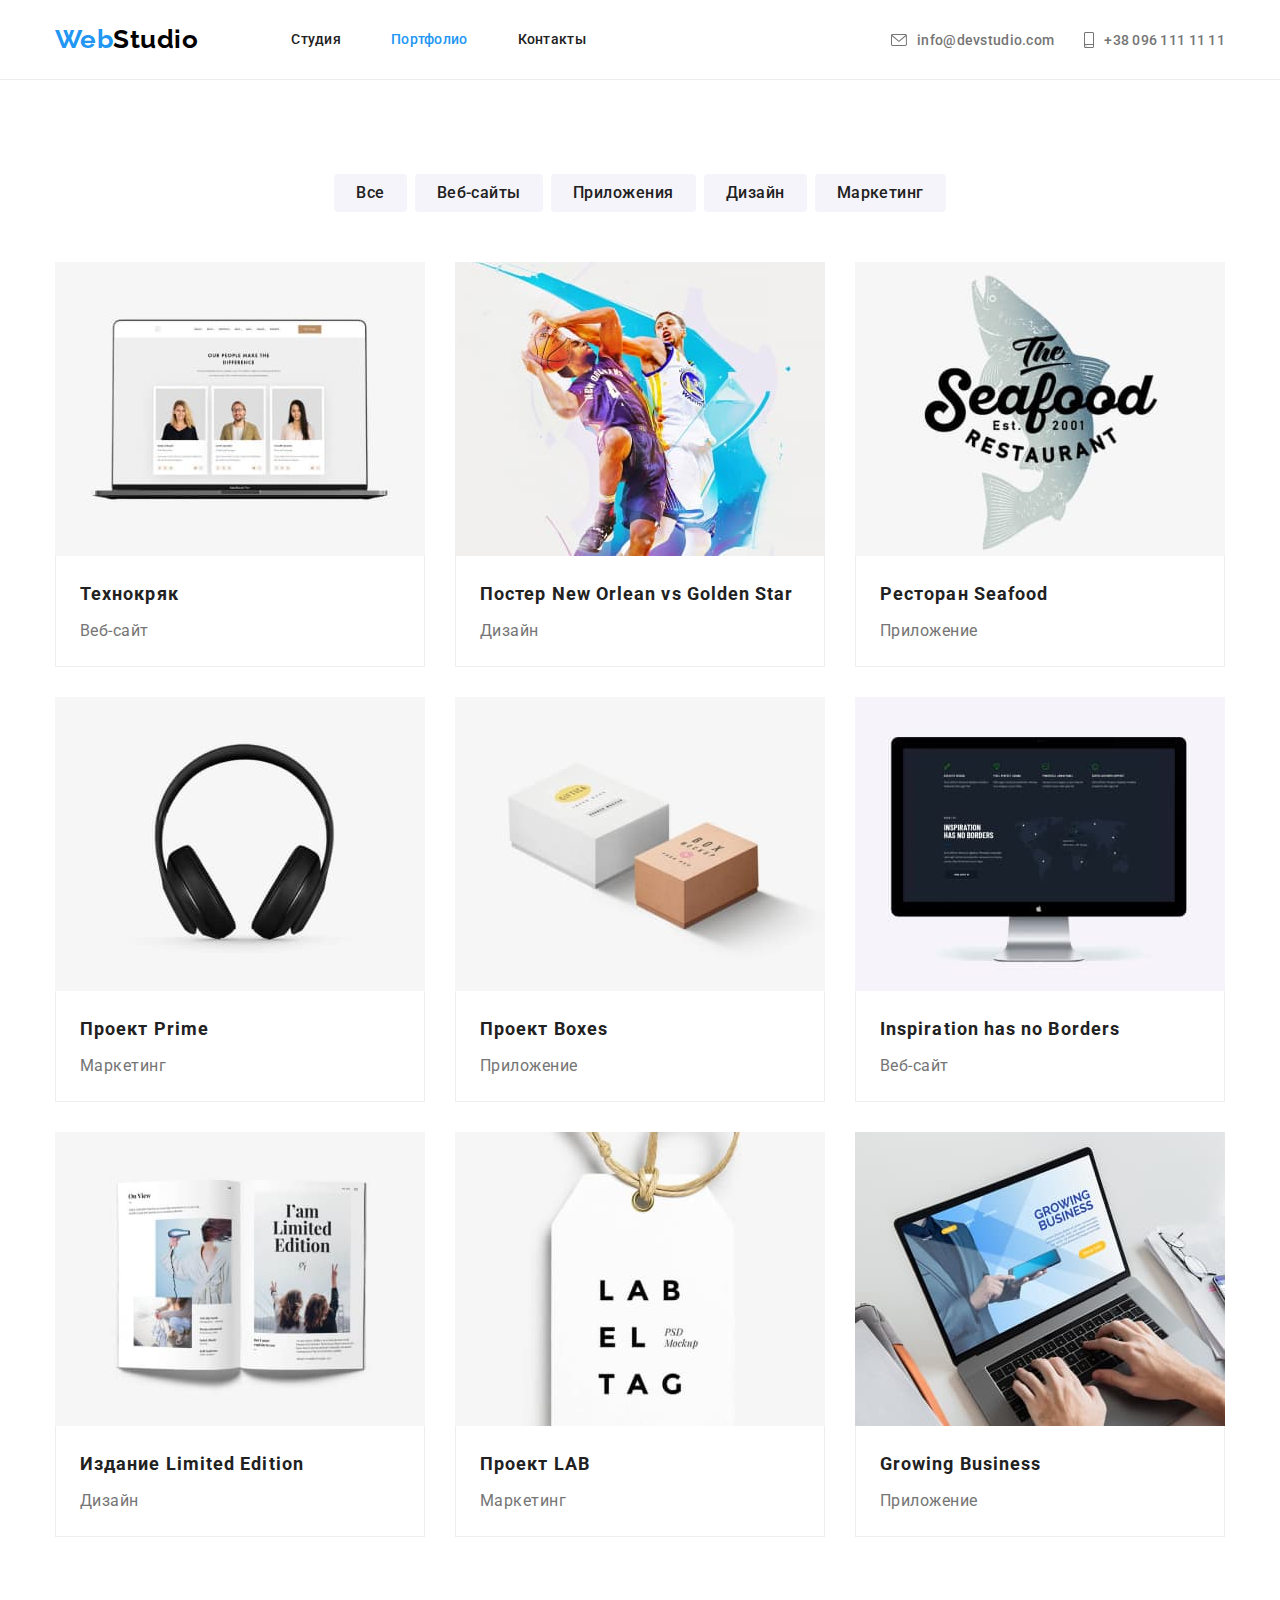
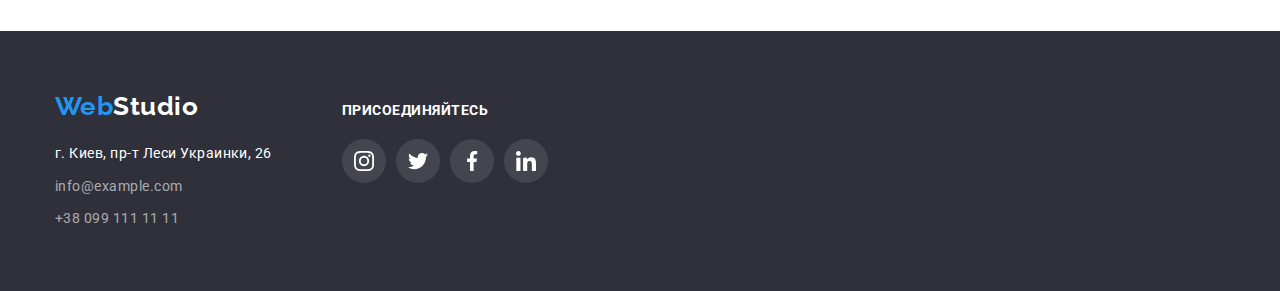
==== portfolio.html @ 328bde78 "v0.01 add hw4 to hw5" ====
<!DOCTYPE html>
<html lang="ru">
<head>
	<meta charset="UTF-8">
	<meta http-equiv="X-UA-Compatible" content="IE=edge">
	<meta name="viewport" content="width=device-width, initial-scale=1.0">
	<title>Портфолио</title>
	<meta name="description" content="студия разработчик программ создать сайт приложение">
	<link rel="preconnect" href="https://fonts.googleapis.com">
	<link rel="preconnect" href="https://fonts.gstatic.com" crossorigin>
	<link href="https://fonts.googleapis.com/css2?family=Raleway:wght@700&family=Roboto:wght@400;500;700;900&display=swap" rel="stylesheet">
	<link rel="stylesheet" href="https://cdnjs.cloudflare.com/ajax/libs/modern-normalize/1.1.0/modern-normalize.min.css" />
	<link rel="stylesheet" href="./css/styles.css" />
</head>
<body>
	<header class="header">
		<div class="header-wrap container">
			<nav class="nav">
				<a class="logo logo-inner" href="./index.html" lang="en">
					Web<span class="header-logo-color">Studio</span>
				</a>
				<ul class="nav-list">
					<li class="nav-item">
						<a class="nav-link" href="./index.html">
							Студия
						</a>
					</li>
					<li class="nav-item">
						<a class="nav-link current" href="./portfolio.html">
							Портфолио
						</a>
					</li>
					<li class="nav-item">
						<a class="nav-link" href="#!">
							Контакты
						</a>
					</li>
				</ul>
			</nav>
			<ul class="contacts-list">
				<li class="contacts-item">
					<a class="contacts-link" href="mailto:info@devstudio.com">
						<svg class="icon-contacts" width="16" height="12">
							<use href="./images/icons.svg#icon-mail"></use>
						</svg>
						info@devstudio.com
					</a>
				</li>
				<li class="contacts-item">
					<a class="contacts-link" href="tel:+380961111111">
						<svg class="icon-contacts" width="10" height="16">
							<use href="./images/icons.svg#icon-telephone"></use>
						</svg>
						+38 096 111 11 11
					</a>
				</li>
			</ul>
		</div>
	</header>

	<main>
		<!-- Portfolio section -->
		<section class="section">
			<div class="container">
				<h1 class="visually-hidden">Наши работы</h1>
				<ul class="filter-list">
					<li class="filter-item">
						<button class="filter-btn" type="button">Все</button>
					</li>
					<li class="filter-item">
						<button class="filter-btn" type="button">Веб-сайты</button>
					</li>
					<li class="filter-item">
						<button class="filter-btn" type="button">Приложения</button>
					</li>
					<li class="filter-item">
						<button class="filter-btn" type="button">Дизайн</button>
					</li>
					<li class="filter-item">
						<button class="filter-btn" type="button">Маркетинг</button>
					</li>
				</ul>
				<ul class="portfolio-list">
					<li class="portfolio-item">
						<a class="portfolio-link" href="#!">
							<img src="./images/our-work-1.jpg" alt="наша работа" width="370" height="294">
							<div class="portfolio-text-wrap">
								<h2 class="portfolio-title">Технокряк</h2>
								<p>Веб-сайт</p>
							</div>
						</a>
					</li>
					<li class="portfolio-item">
						<a class="portfolio-link" href="#!">
							<img src="./images/our-work-2.jpg" alt="наша работа" width="370" height="294">
							<div class="portfolio-text-wrap">
								<h2 class="portfolio-title">Постер <span lang="en">New Orlean vs Golden Star</span></h2>
								<p>Дизайн</p>
							</div>
						</a>
					</li>
					<li class="portfolio-item">
						<a class="portfolio-link" href="#!">
							<img src="./images/our-work-3.jpg" alt="наша работа" width="370" height="294">
							<div class="portfolio-text-wrap">
								<h2 class="portfolio-title">Ресторан <span lang="en">Seafood</span></h2>
								<p>Приложение</p>
							</div>
						</a>
					</li>
					<li class="portfolio-item">
						<a class="portfolio-link" href="#!">
							<img src="./images/our-work-4.jpg" alt="наша работа" width="370" height="294">
							<div class="portfolio-text-wrap">
								<h2 class="portfolio-title">Проект <span lang="en">Prime</span></h2>
								<p>Маркетинг</p>
							</div>
						</a>
					</li>
					<li class="portfolio-item">
						<a class="portfolio-link" href="#!">
							<img src="./images/our-work-5.jpg" alt="наша работа" width="370" height="294">
							<div class="portfolio-text-wrap">
								<h2 class="portfolio-title">Проект <span lang="en">Boxes</span></h2>
								<p>Приложение</p>
							</div>
						</a>
					</li>
					<li class="portfolio-item">
						<a class="portfolio-link" href="#!">
							<img src="./images/our-work-6.jpg" alt="наша работа" width="370" height="294">
							<div class="portfolio-text-wrap">
								<h2 class="portfolio-title" lang="en">Inspiration has no Borders</h2>
								<p>Веб-сайт</p>
							</div>
						</a>
					</li>
					<li class="portfolio-item">
						<a class="portfolio-link" href="#!">
							<img src="./images/our-work-7.jpg" alt="наша работа" width="370" height="294">
							<div class="portfolio-text-wrap">
								<h2 class="portfolio-title">Издание <span lang="en">Limited Edition</span></h2>
								<p>Дизайн</p>
							</div>
						</a>
					</li>
					<li class="portfolio-item">
						<a class="portfolio-link" href="#!">
							<img src="./images/our-work-8.jpg" alt="наша работа" width="370" height="294">
							<div class="portfolio-text-wrap">
								<h2 class="portfolio-title">Проект <span lang="en">LAB</span></h2>
								<p>Маркетинг</p>
							</div>
						</a>
					</li>
					<li class="portfolio-item">
						<a class="portfolio-link" href="#!">
							<img src="./images/our-work-9.jpg" alt="наша работа" width="370" height="294">
							<div class="portfolio-text-wrap">
								<h2 class="portfolio-title" lang="en">Growing Business</h2>
								<p>Приложение</p>
							</div>
						</a>
					</li>
				</ul>
			</div>
		</section>
	</main>

	<footer class="footer">
		<div class="footer-wrap container">
			<div class="footer-adress-wrap">
				<a class="logo" href="./index.html" lang="en">
					Web<span class="footer-logo-color">Studio</span>
				</a>
				<address class="address">
					<ul>
						<li class="address-item">
							<a class="address-link"
								href="https://www.google.com/maps/place/%D0%B1%D1%83%D0%BB.+%D0%9B%D0%B5%D1%81%D0%B8+%D0%A3%D0%BA%D1%80%D0%B0%D0%B8%D0%BD%D0%BA%D0%B8,+26,+%D0%9A%D0%B8%D0%B5%D0%B2,+02000/@50.4265807,30.5361971,17z/data=!3m1!4b1!4m5!3m4!1s0x40d4cf0e033ecbe9:0x57a4dffefec77da0!8m2!3d50.4265807!4d30.5383858"
								rel="noopener noreferrer" target="_blank">г. Киев, пр-т Леси Украинки, 26
							</a>
						</li>
						<li class="address-item">
							<a class="address-contact" href="mailto:info@example.com">
								info@example.com
							</a>
						</li>
						<li class="address-item">
							<a class="address-contact" href="tel:+380991111111">
								+38 099 111 11 11
							</a>
						</li>
					</ul>
				</address>
			</div>
			<div class="footer-socials-wrap">
				<p class="footer-socials-text">
					Присоединяйтесь
				</p>
				<ul class="socials">
					<li class="socials-item">
						<a class="socials-link" href="https://www.instagram.com/?hl=ru" rel="noopener noreferrer" target="_blank">
							<svg class="icon-socials" width="20" height="20">
								<use href="./images/icons.svg#icon-social-instagram-1"></use>
							</svg>
						</a>
					</li>
					<li class="socials-item">
						<a class="socials-link" href="https://twitter.com/?lang=ru" rel="noopener noreferrer" target="_blank">
							<svg class="icon-socials" width="20" height="20">
								<use href="./images/icons.svg#icon-social-twitter-2"></use>
							</svg>
						</a>
					</li>
					<li class="socials-item">
						<a class="socials-link" href="https://www.facebook.com/" rel="noopener noreferrer" target="_blank">
							<svg class="icon-socials" width="20" height="20">
								<use href="./images/icons.svg#icon-social-facebook-3"></use>
							</svg>
						</a>
					</li>
					<li class="socials-item">
						<a class="socials-link" href="https://www.linkedin.com/" rel="noopener noreferrer" target="_blank">
							<svg class="icon-socials" width="20" height="20">
								<use href="./images/icons.svg#icon-social-linkedin-4"></use>
							</svg>
						</a>
					</li>
				</ul>
			</div>
		</div>
	</footer>	
</body>
</html>
---- css/styles.css ----
/* Variable --------------------------------------------------------------------------- */

:root {
  --title-primary-color: #ffffff;
  --title-secondary-color: #212121;
  --accent-color: #2196f3;

  --text-primary-color: #757575;
  --text-secondary-color: #212121;
  --text-tertiary-color: #ffffff;

  --background-primary: #ffffff;
  --background-secondary: #2f303a;
  --background-tertiary: #f5f4fa;

  --header-bottom-line: #ececec;
  --logo-second-part-header: #000000;
  --logo-second-part-footer: #ffffff;
  --icon-primary-color: #afb1b8;
  --background-hero-btn-hvr: #188ce8;
  --contacts-footer: rgba(255, 255, 255, 0.6);
  --background-footer-social: rgba(255, 255, 255, 0.1);
}

/* Basic Elements ----------------------------------------------------------------- */

body {
  font-family: 'Roboto', sans-serif;
  line-height: 1.17;
  letter-spacing: 0.03em;
  color: var(--text-primary-color);

  background-color: var(--background-primary);
}

h1,
h2,
h3,
h4,
h5,
h6,
ul,
p {
  margin: 0;
}

a {
  text-decoration: none;
}

ul {
  padding: 0;
  list-style-type: none;
}

img {
  display: block;
  max-width: 100%;
  height: auto;
}

/* Basic Layout -------------------------------------------------------------- */

.container {
  width: 1200px;
  margin-right: auto;
  margin-left: auto;
  padding-right: 15px;
  padding-left: 15px;
}

.section {
  padding-top: 94px;
  padding-bottom: 94px;
}

.features-section {
  padding-bottom: 0;
}

.team-section {
  background-color: var(--background-tertiary);
}

.section-title {
  margin-bottom: 50px;

  font-weight: 700;
  font-size: 36px;
  color: var(--title-secondary-color);
  text-align: center;
}

.logo {
  font-family: 'Raleway', sans-serif;
  font-weight: 700;
  font-size: 26px;
  color: var(--accent-color);
}

.logo-inner {
  padding-top: 24px;
  padding-bottom: 25px;
}

.header-logo-color {
  color: var(--logo-second-part-header);
}

.footer-logo-color {
  color: var(--logo-second-part-footer);
}

.visually-hidden {
  position: absolute;
  white-space: nowrap;
  width: 1px;
  height: 1px;
  overflow: hidden;
  border: 0;
  padding: 0;
  clip: rect(0 0 0 0);
  clip-path: inset(50%);
  margin: -1px;
}

/* Header -----------------------------------------------------------------*/

.header {
  border-bottom-width: 1px;
  border-bottom-style: solid;
  border-bottom-color: var(--header-bottom-line);
}

.header-wrap {
  display: flex;
}

.nav {
  display: flex;
  align-items: center;
}

.nav-list {
  display: flex;
  margin-left: 93px;
}

.contacts-list {
  display: flex;
  align-items: center;
  margin-left: auto;
}

.nav-item + .nav-item {
  margin-left: 50px;
}

.contacts-item + .contacts-item {
  margin-left: 30px;
}

.nav-link,
.contacts-link {
  font-weight: 500;
  font-size: 14px;
  letter-spacing: 0.02em;
}

.nav-link {
  padding-top: 15px;
  padding-bottom: 15px;

  color: var(--text-secondary-color);
}

.nav-link.current {
  color: var(--accent-color);
}

.contacts-link {
  display: flex;
  align-items: center;
  padding-top: 15px;
  padding-bottom: 15px;

  color: inherit;
}

.nav-link:hover,
.nav-link:focus,
.contacts-link:hover,
.contacts-link:focus {
  color: var(--accent-color);
}

.icon-contacts {
  margin-right: 10px;

  fill: currentColor;
}

/* Content studio page ---------------------------------------------------------------------*/

/* ?hero section */

.hero-section {
  max-width: 1600px;
  height: 600px;
  margin-right: auto;
  margin-left: auto;
  padding-top: 200px;
  padding-bottom: 200px;

  text-align: center;

  background-color: var(--background-secondary);
  background-image: linear-gradient(
      to right,
      rgba(47, 48, 58, 0.4),
      rgba(47, 48, 58, 0.4)
    ),
    url('../images/hero.jpg');
  background-repeat: no-repeat;
  background-position: center;
  background-size: cover;
}

.hero-title {
  width: 59%;
  margin-right: auto;
  margin-left: auto;
  margin-bottom: 30px;

  font-weight: 900;
  font-size: 44px;
  line-height: 1.36;
  letter-spacing: 0.06em;
  text-transform: uppercase;
  color: var(--title-primary-color);
}

.hero-btn {
  min-width: 200px;
  padding: 10px 32px;

  font-weight: 700;
  font-size: 16px;
  line-height: 1.87;
  letter-spacing: 0.06em;
  color: var(--text-tertiary-color);

  background-color: var(--accent-color);
  border: 1px transparent;
  border-radius: 4px;
  box-shadow: 0px 4px 4px rgba(0, 0, 0, 0.15);

  cursor: pointer;
}

.hero-btn:hover,
.hero-btn:focus {
  background-color: var(--background-hero-btn-hvr);
}

/* ?features section */

.features {
  display: flex;

  font-size: 14px;
}

.features-item {
  width: calc((100% - 90px) / 4);

  line-height: 1.71;
}

.features-item + .features-item {
  margin-left: 30px;
}

.icon-features {
  display: flex;
  justify-content: center;
  align-items: center;

  width: 100%;
  height: 120px;
  margin-bottom: 30px;

  background-color: var(--background-tertiary);
  border-radius: 4px;
}

.features-title {
  margin-bottom: 10px;

  font-weight: 700;
  font-size: 14px;
  text-transform: uppercase;
  color: var(--title-secondary-color);
}

/* ?about us section */

.about {
  display: flex;
}

.about-item + .about-item {
  margin-left: 30px;
}

/* ?Our team section */

.team {
  display: flex;

  font-size: 16px;
  text-align: center;
}

.team-item {
  background-color: var(--background-primary);
  border-radius: 0px 0px 4px 4px;
  box-shadow: 0px 1px 3px rgba(0, 0, 0, 0.12), 0px 1px 1px rgba(0, 0, 0, 0.14),
    0px 2px 1px rgba(0, 0, 0, 0.2);
}

.team-item + .team-item {
  margin-left: 30px;
}

.team-inner {
  padding-top: 30px;
  padding-bottom: 30px;
}

.team-title {
  margin-bottom: 10px;

  font-weight: 500;
  font-size: 16px;
  color: var(--title-secondary-color);
}

.team-text {
  margin-bottom: 16px;
}

.team-socials {
  display: flex;
  justify-content: center;
}

.team-socials-item + .team-socials-item {
  margin-left: 10px;
}

.team-socials-link {
  display: flex;
  justify-content: center;
  align-items: center;

  width: 44px;
  height: 44px;

  color: var(--icon-primary-color);

  background-color: var(--background-primary);
  border: none;
  border-radius: 50%;
}

.team-socials-link:hover,
.team-socials-link:focus {
  color: var(--background-primary);

  background-color: var(--accent-color);
}

.icon-team-socials {
  fill: currentColor;
}

/* ?Regular clients section */

.clients {
  display: flex;
}

.clients-item + .clients-item {
  margin-left: 30px;
}

.clients-item {
  width: calc((100% - 150px) / 6);
}

.clients-link {
  display: flex;
  justify-content: center;
  align-items: center;

  height: 92px;

  color: var(--icon-primary-color);

  border: 1px solid var(--icon-primary-color);
  border-radius: 4px;
}

.clients-link:hover,
.clients-link:focus {
  color: var(--accent-color);

  border-color: var(--accent-color);
}

.icon-clients {
  fill: currentColor;
}

/* Content portfolio page ---------------------------------------------------------*/

/* ?Portfolio section */

.filter-list {
  display: flex;
  justify-content: center;
  margin-bottom: 50px;
}

.filter-item + .filter-item {
  margin-left: 8px;
}

.filter-btn {
  padding: 6px 22px;

  font-weight: 500;
  font-size: 16px;
  line-height: 1.63;
  letter-spacing: 0.03em;
  color: var(--text-secondary-color);

  background-color: var(--background-tertiary);
  border: 1px transparent;
  border-radius: 4px;

  cursor: pointer;
}

.filter-btn:hover,
.filter-btn:focus {
  color: var(--text-tertiary-color);

  background-color: var(--accent-color);
  border: 1px transparent;
  box-shadow: 0px 3px 1px rgba(0, 0, 0, 0.1), 0px 1px 2px rgba(0, 0, 0, 0.08),
    0px 2px 2px rgba(0, 0, 0, 0.12);
}

.portfolio-list {
  display: flex;
  flex-wrap: wrap;
}

.portfolio-item {
  width: calc((100% - 60px) / 3);
}

.portfolio-item:not(:nth-child(3n)) {
  margin-right: 30px;
}

.portfolio-item:not(:nth-last-child(-n + 3)) {
  margin-bottom: 30px;
}

.portfolio-link {
  display: block;

  font-weight: normal;
  font-size: 16px;
  line-height: 1.87;
  color: var(--text-primary-color);
}

.portfolio-link:hover,
.portfolio-link:focus {
  box-shadow: 0px 1px 1px rgba(0, 0, 0, 0.12), 0px 4px 4px rgba(0, 0, 0, 0.06),
    1px 4px 6px rgba(0, 0, 0, 0.16);
}

.portfolio-text-wrap {
  padding: 20px 24px;

  border-bottom: 1px solid #eeeeee;
  border-right: 1px solid #eeeeee;
  border-left: 1px solid #eeeeee;
}

.portfolio-title {
  margin-bottom: 4px;

  font-weight: 700;
  font-size: 18px;
  line-height: 2;
  letter-spacing: 0.06em;
  color: var(--title-secondary-color);
}

/* Footer ------------------------------------------------------------------------ */

.footer {
  padding-top: 60px;
  padding-bottom: 60px;

  background-color: var(--background-secondary);
}

.footer-wrap {
  display: flex;
  align-items: baseline;
}

.address {
  margin-top: 20px;
}

.address-item {
  font-style: normal;
  font-size: 14px;
  line-height: 1.71;
  color: inherit;
}

.address-item + .address-item {
  margin-top: 9px;
}

.address-link {
  color: var(--text-tertiary-color);
}

.address-contact {
  color: var(--contacts-footer);
}

.address-contact:hover,
.address-contact:focus,
.address-link:hover,
.address-link:focus {
  color: var(--accent-color);
}

.footer-socials-wrap {
  margin-left: 70px;
}

.footer-socials-text {
  margin-bottom: 20px;

  font-weight: 700;
  font-size: 14px;
  line-height: 1.14;
  text-transform: uppercase;
  color: var(--text-tertiary-color);
}

.socials {
  display: flex;
}

.socials-item + .socials-item {
  margin-left: 10px;
}

.socials-link {
  display: flex;
  justify-content: center;
  align-items: center;
  width: 44px;
  height: 44px;

  color: var(--background-primary);

  background-color: var(--background-footer-social);
  border: none;
  border-radius: 50%;
}

.socials-link:hover,
.socials-link:focus {
  background-color: var(--accent-color);
}

.icon-socials {
  fill: currentColor;
}
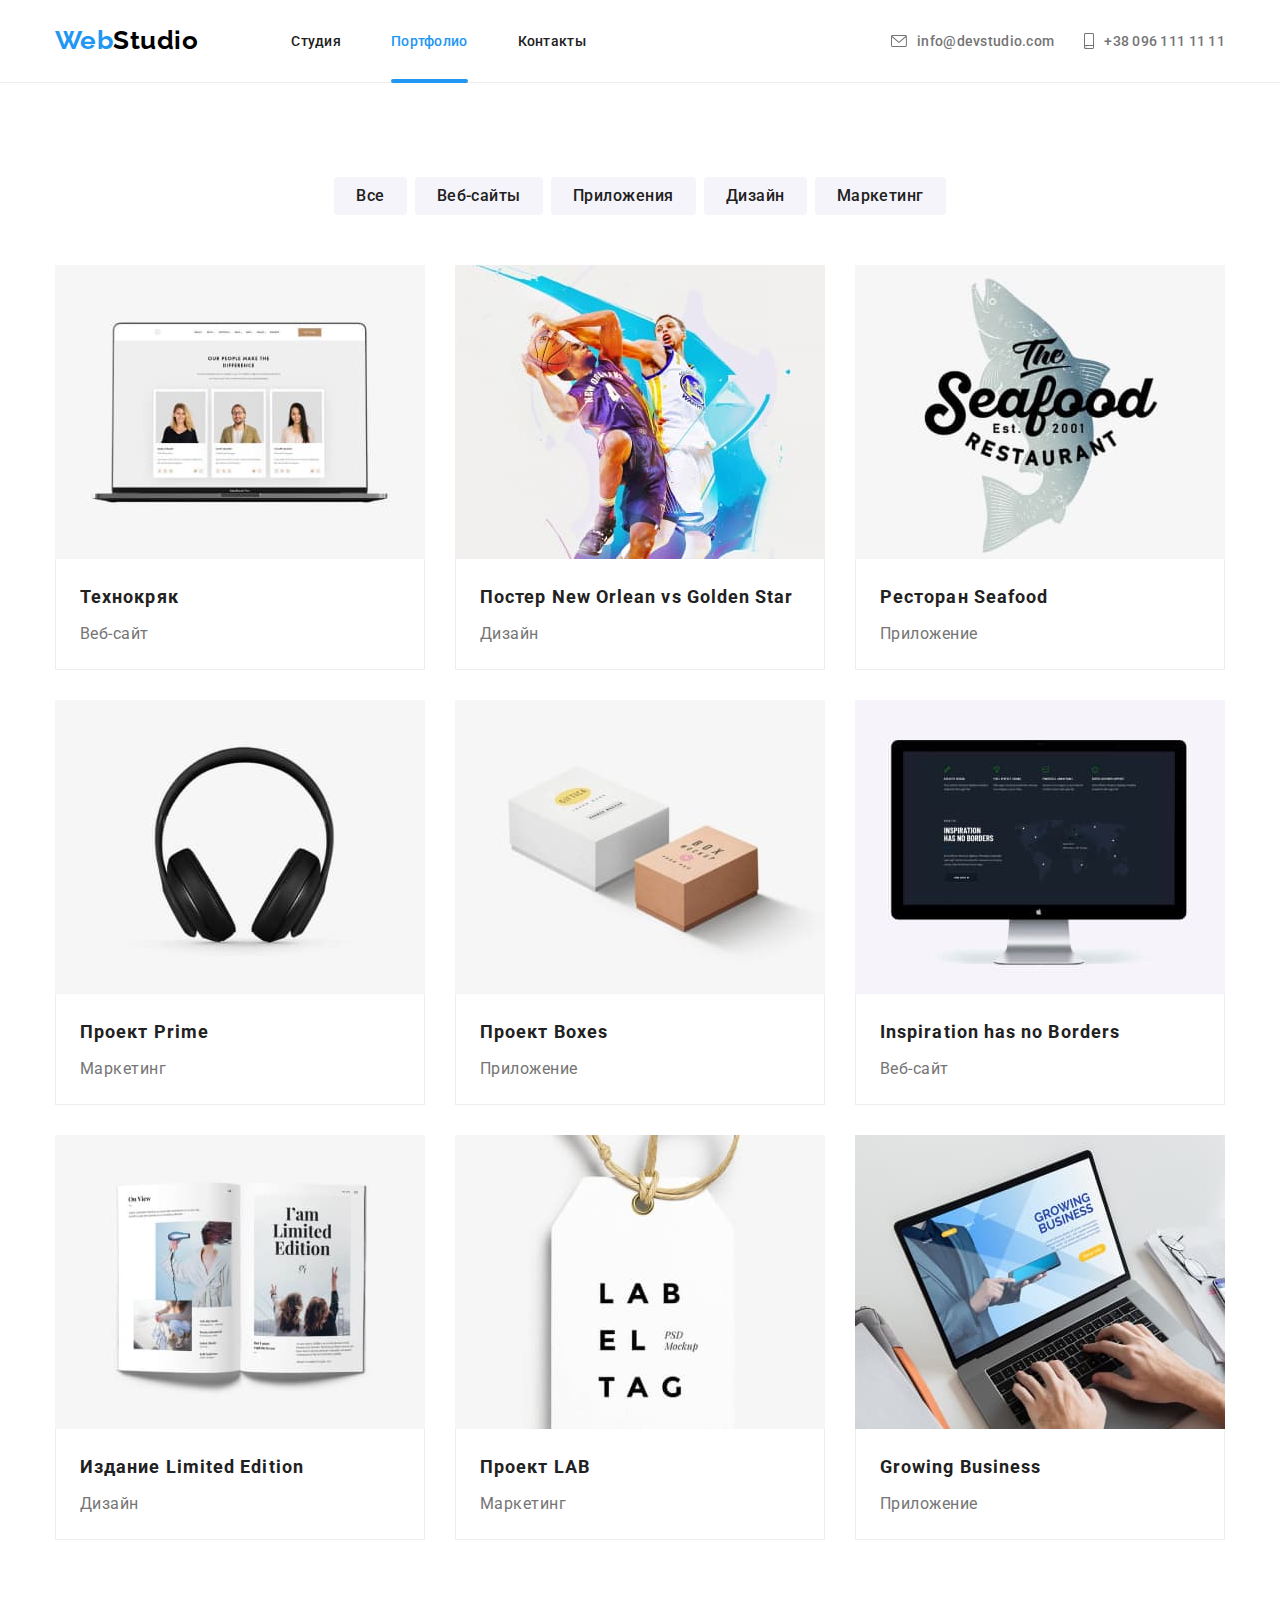
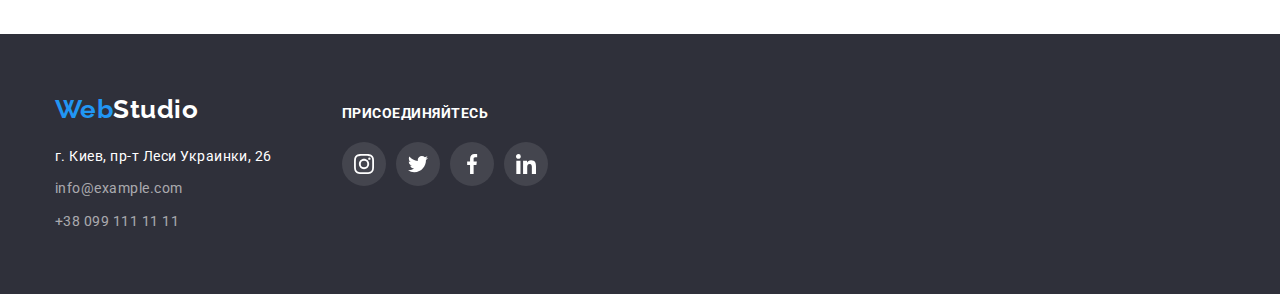
==== commit 4897b3d9: "v0.30 add portfolio thumb + overlay" ====
--- a/portfolio.html
+++ b/portfolio.html
@@ -83,7 +83,15 @@
 				<ul class="portfolio-list">
 					<li class="portfolio-item">
 						<a class="portfolio-link" href="#!">
-							<img src="./images/our-work-1.jpg" alt="наша работа" width="370" height="294">
+							<div class="portfolio-thumb">
+								<img src="./images/our-work-1.jpg" alt="наша работа" width="370" height="294">
+								<div class="portfolio-overlay">
+									<p class="portfolio-meta">
+										Технокряк это современная площадка распространения коронавируса. Компании используют эту платформу для цифрового
+										шпионажа и атак на защищённые сервера конкурентов
+									</p>
+								</div>
+							</div>
 							<div class="portfolio-text-wrap">
 								<h2 class="portfolio-title">Технокряк</h2>
 								<p>Веб-сайт</p>
@@ -92,7 +100,15 @@
 					</li>
 					<li class="portfolio-item">
 						<a class="portfolio-link" href="#!">
-							<img src="./images/our-work-2.jpg" alt="наша работа" width="370" height="294">
+							<div class="portfolio-thumb">
+								<img src="./images/our-work-2.jpg" alt="наша работа" width="370" height="294">
+								<div class="portfolio-overlay">
+									<p class="portfolio-meta">
+										Технокряк это современная площадка распространения коронавируса. Компании используют эту платформу для цифрового
+										шпионажа и атак на защищённые сервера конкурентов
+									</p>
+								</div>
+							</div>
 							<div class="portfolio-text-wrap">
 								<h2 class="portfolio-title">Постер <span lang="en">New Orlean vs Golden Star</span></h2>
 								<p>Дизайн</p>
@@ -101,7 +117,15 @@
 					</li>
 					<li class="portfolio-item">
 						<a class="portfolio-link" href="#!">
-							<img src="./images/our-work-3.jpg" alt="наша работа" width="370" height="294">
+							<div class="portfolio-thumb">
+								<img src="./images/our-work-3.jpg" alt="наша работа" width="370" height="294">
+								<div class="portfolio-overlay">
+									<p class="portfolio-meta">
+										Технокряк это современная площадка распространения коронавируса. Компании используют эту платформу для цифрового
+										шпионажа и атак на защищённые сервера конкурентов
+									</p>
+								</div>
+							</div>
 							<div class="portfolio-text-wrap">
 								<h2 class="portfolio-title">Ресторан <span lang="en">Seafood</span></h2>
 								<p>Приложение</p>
@@ -110,7 +134,15 @@
 					</li>
 					<li class="portfolio-item">
 						<a class="portfolio-link" href="#!">
-							<img src="./images/our-work-4.jpg" alt="наша работа" width="370" height="294">
+							<div class="portfolio-thumb">
+								<img src="./images/our-work-4.jpg" alt="наша работа" width="370" height="294">
+								<div class="portfolio-overlay">
+									<p class="portfolio-meta">
+										Технокряк это современная площадка распространения коронавируса. Компании используют эту платформу для цифрового
+										шпионажа и атак на защищённые сервера конкурентов
+									</p>
+								</div>
+							</div>
 							<div class="portfolio-text-wrap">
 								<h2 class="portfolio-title">Проект <span lang="en">Prime</span></h2>
 								<p>Маркетинг</p>
@@ -119,7 +151,15 @@
 					</li>
 					<li class="portfolio-item">
 						<a class="portfolio-link" href="#!">
-							<img src="./images/our-work-5.jpg" alt="наша работа" width="370" height="294">
+							<div class="portfolio-thumb">
+								<img src="./images/our-work-5.jpg" alt="наша работа" width="370" height="294">
+								<div class="portfolio-overlay">
+									<p class="portfolio-meta">
+										Технокряк это современная площадка распространения коронавируса. Компании используют эту платформу для цифрового
+										шпионажа и атак на защищённые сервера конкурентов
+									</p>
+								</div>
+							</div>
 							<div class="portfolio-text-wrap">
 								<h2 class="portfolio-title">Проект <span lang="en">Boxes</span></h2>
 								<p>Приложение</p>
@@ -128,7 +168,15 @@
 					</li>
 					<li class="portfolio-item">
 						<a class="portfolio-link" href="#!">
-							<img src="./images/our-work-6.jpg" alt="наша работа" width="370" height="294">
+							<div class="portfolio-thumb">
+								<img src="./images/our-work-6.jpg" alt="наша работа" width="370" height="294">
+								<div class="portfolio-overlay">
+									<p class="portfolio-meta">
+										Технокряк это современная площадка распространения коронавируса. Компании используют эту платформу для цифрового
+										шпионажа и атак на защищённые сервера конкурентов
+									</p>
+								</div>
+							</div>
 							<div class="portfolio-text-wrap">
 								<h2 class="portfolio-title" lang="en">Inspiration has no Borders</h2>
 								<p>Веб-сайт</p>
@@ -137,7 +185,15 @@
 					</li>
 					<li class="portfolio-item">
 						<a class="portfolio-link" href="#!">
-							<img src="./images/our-work-7.jpg" alt="наша работа" width="370" height="294">
+							<div class="portfolio-thumb">
+								<img src="./images/our-work-7.jpg" alt="наша работа" width="370" height="294">
+								<div class="portfolio-overlay">
+									<p class="portfolio-meta">
+										Технокряк это современная площадка распространения коронавируса. Компании используют эту платформу для цифрового
+										шпионажа и атак на защищённые сервера конкурентов
+									</p>
+								</div>
+							</div>
 							<div class="portfolio-text-wrap">
 								<h2 class="portfolio-title">Издание <span lang="en">Limited Edition</span></h2>
 								<p>Дизайн</p>
@@ -146,7 +202,15 @@
 					</li>
 					<li class="portfolio-item">
 						<a class="portfolio-link" href="#!">
-							<img src="./images/our-work-8.jpg" alt="наша работа" width="370" height="294">
+							<div class="portfolio-thumb">
+								<img src="./images/our-work-8.jpg" alt="наша работа" width="370" height="294">
+								<div class="portfolio-overlay">
+									<p class="portfolio-meta">
+										Технокряк это современная площадка распространения коронавируса. Компании используют эту платформу для цифрового
+										шпионажа и атак на защищённые сервера конкурентов
+									</p>
+								</div>
+							</div>
 							<div class="portfolio-text-wrap">
 								<h2 class="portfolio-title">Проект <span lang="en">LAB</span></h2>
 								<p>Маркетинг</p>
@@ -155,7 +219,15 @@
 					</li>
 					<li class="portfolio-item">
 						<a class="portfolio-link" href="#!">
-							<img src="./images/our-work-9.jpg" alt="наша работа" width="370" height="294">
+							<div class="portfolio-thumb">
+								<img src="./images/our-work-9.jpg" alt="наша работа" width="370" height="294">
+								<div class="portfolio-overlay">
+									<p class="portfolio-meta">
+										Технокряк это современная площадка распространения коронавируса. Компании используют эту платформу для цифрового
+										шпионажа и атак на защищённые сервера конкурентов
+									</p>
+								</div>
+							</div>
 							<div class="portfolio-text-wrap">
 								<h2 class="portfolio-title" lang="en">Growing Business</h2>
 								<p>Приложение</p>
--- a/css/styles.css
+++ b/css/styles.css
@@ -20,6 +20,9 @@
   --background-hero-btn-hvr: #188ce8;
   --contacts-footer: rgba(255, 255, 255, 0.6);
   --background-footer-social: rgba(255, 255, 255, 0.1);
+
+  --animation-duration: 250ms;
+  --animation-timing-function: cubic-bezier(0.4, 0, 0.2, 1);
 }
 
 /* Basic Elements ----------------------------------------------------------------- */
@@ -146,6 +149,10 @@
   margin-left: 93px;
 }
 
+.nav-item {
+  position: relative;
+}
+
 .contacts-list {
   display: flex;
   align-items: center;
@@ -168,14 +175,28 @@
 }
 
 .nav-link {
-  padding-top: 15px;
-  padding-bottom: 15px;
+  display: block;
+  padding-top: 33px;
+  padding-bottom: 33px;
 
   color: var(--text-secondary-color);
 }
 
-.nav-link.current {
+.current {
   color: var(--accent-color);
+}
+
+.current::after {
+  content: '';
+  position: absolute;
+  left: 0;
+  bottom: -1px;
+
+  width: 100%;
+  height: 4px;
+
+  background-color: var(--accent-color);
+  border-radius: 2px;
 }
 
 .contacts-link {
@@ -313,6 +334,30 @@
   margin-left: 30px;
 }
 
+.about-thumb {
+  position: relative;
+}
+
+.about-meta {
+  position: absolute;
+  left: 0;
+  bottom: 0;
+
+  display: flex;
+  justify-content: center;
+  align-items: center;
+  width: 100%;
+  height: 70px;
+
+  font-weight: 700;
+  font-size: 14px;
+  line-height: 1.14;
+  text-transform: uppercase;
+  color: var(--text-tertiary-color);
+
+  background: rgba(47, 48, 58, 0.8);
+}
+
 /* ?Our team section */
 
 .team {
@@ -495,6 +540,48 @@
     1px 4px 6px rgba(0, 0, 0, 0.16);
 }
 
+.portfolio-thumb {
+  position: relative;
+  overflow: hidden;
+}
+
+.portfolio-overlay {
+  position: absolute;
+  top: 0;
+  left: 0;
+
+  width: 100%;
+  height: 100%;
+
+  background-color: rgba(33, 150, 243, 0.9);
+
+  transform: translateY(100%);
+  transition: transform var(--animation-duration)
+    var(--animation-timing-function);
+}
+
+.portfolio-link:hover .portfolio-overlay,
+.portfolio-link:focus .portfolio-overlay {
+  transform: translateY(0);
+}
+
+.portfolio-meta {
+  position: absolute;
+  top: 50%;
+  left: 50%;
+  transform: translate(-50%, -50%);
+
+  display: flex;
+  padding-right: 24px;
+  padding-left: 24px;
+  width: 100%;
+
+  font-size: 18px;
+  line-height: 1.56;
+
+  color: var(--text-tertiary-color);
+}
+
 .portfolio-text-wrap {
   padding: 20px 24px;
 
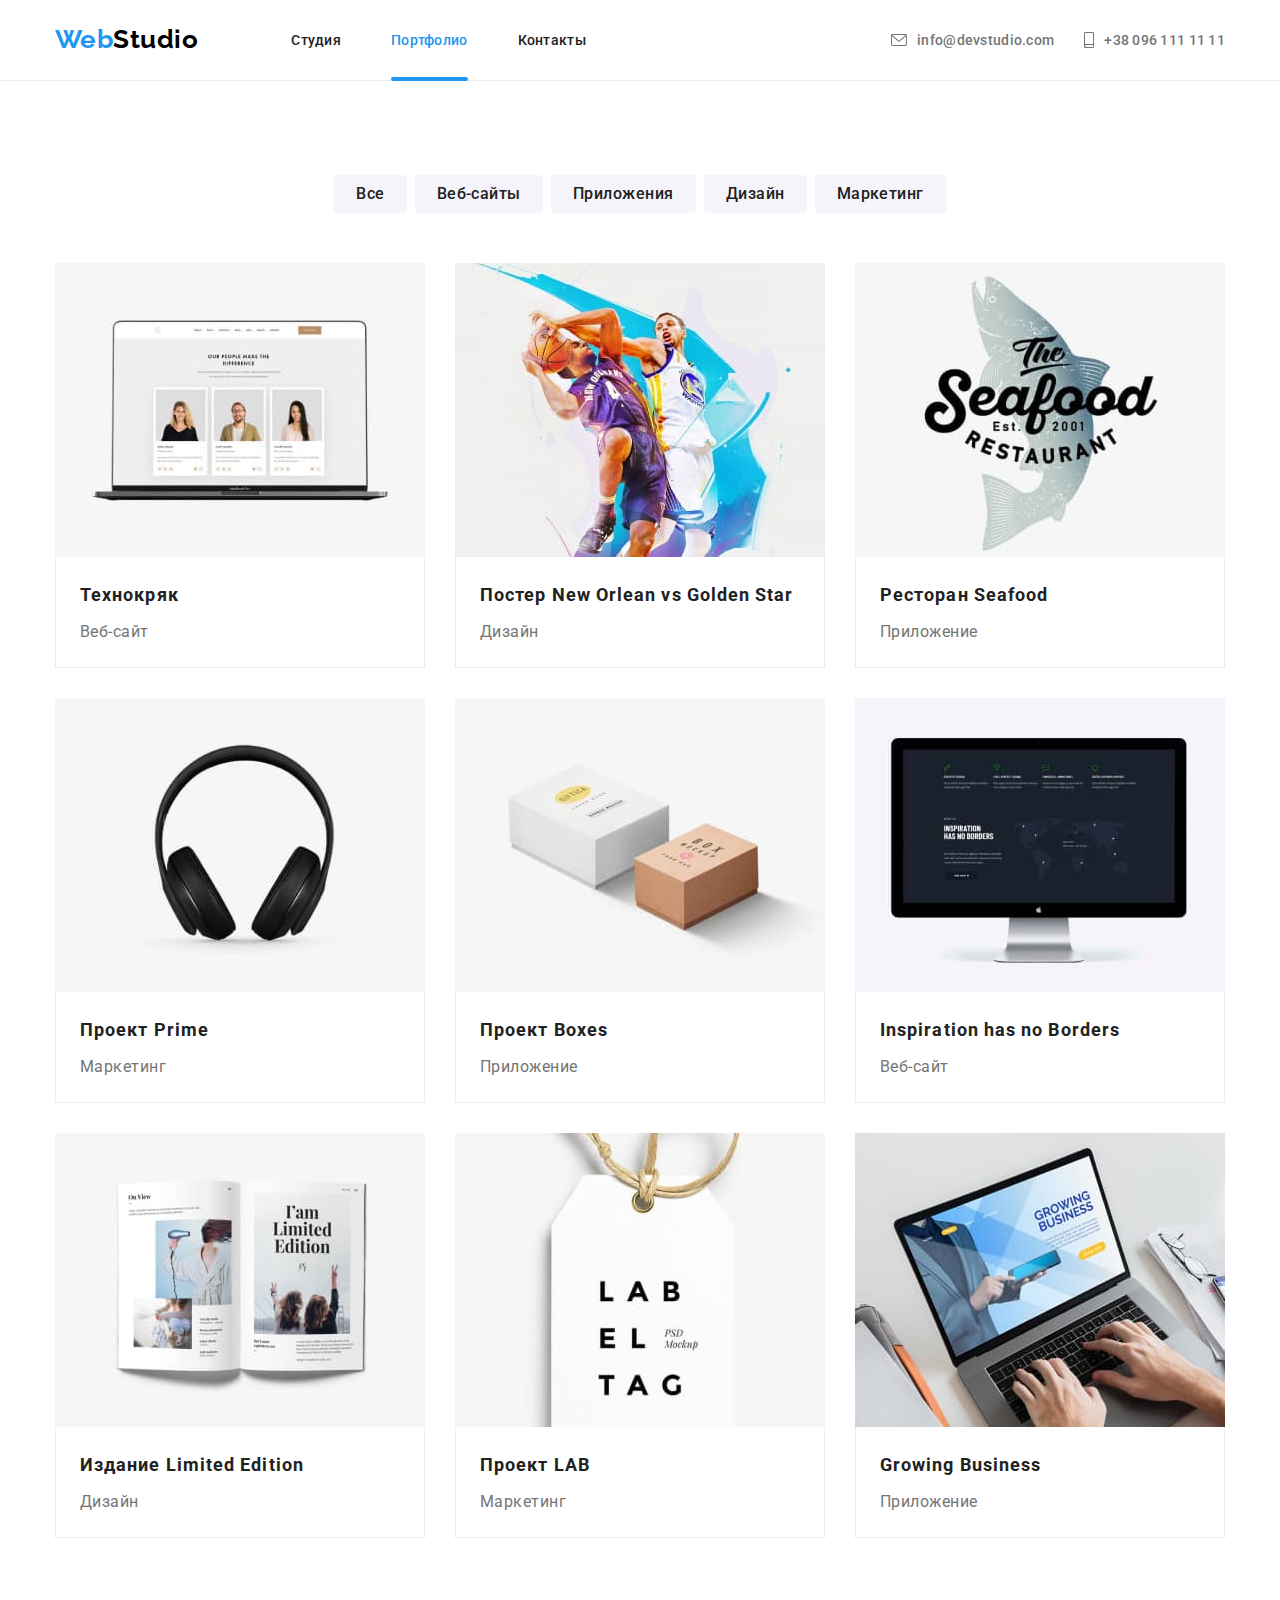
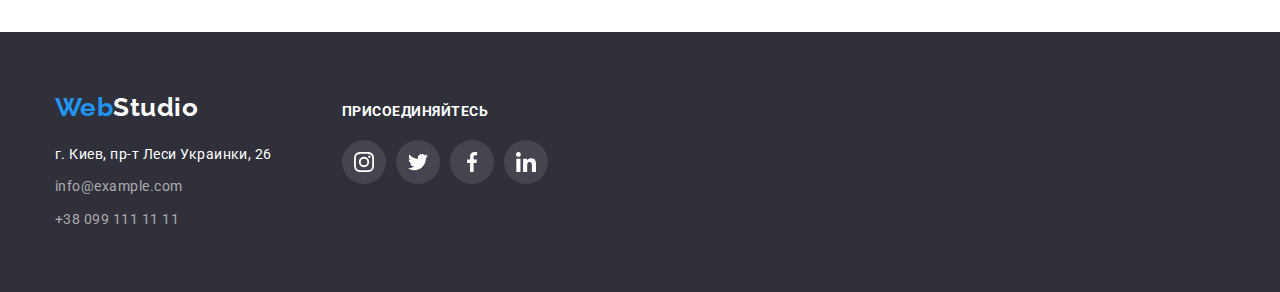
==== commit 69e3a505: "v1.02 add correct width and height on elements + changing width to flex-basis" ====
--- a/portfolio.html
+++ b/portfolio.html
@@ -84,7 +84,7 @@
 					<li class="portfolio-item">
 						<a class="portfolio-link" href="#!">
 							<div class="portfolio-thumb">
-								<img src="./images/our-work-1.jpg" alt="наша работа" width="370" height="294">
+								<img src="./images/our-work-1.jpg" alt="наша работа">
 								<div class="portfolio-overlay">
 									<p class="portfolio-meta">
 										Технокряк это современная площадка распространения коронавируса. Компании используют эту платформу для цифрового
@@ -101,7 +101,7 @@
 					<li class="portfolio-item">
 						<a class="portfolio-link" href="#!">
 							<div class="portfolio-thumb">
-								<img src="./images/our-work-2.jpg" alt="наша работа" width="370" height="294">
+								<img src="./images/our-work-2.jpg" alt="наша работа">
 								<div class="portfolio-overlay">
 									<p class="portfolio-meta">
 										Технокряк это современная площадка распространения коронавируса. Компании используют эту платформу для цифрового
@@ -118,7 +118,7 @@
 					<li class="portfolio-item">
 						<a class="portfolio-link" href="#!">
 							<div class="portfolio-thumb">
-								<img src="./images/our-work-3.jpg" alt="наша работа" width="370" height="294">
+								<img src="./images/our-work-3.jpg" alt="наша работа">
 								<div class="portfolio-overlay">
 									<p class="portfolio-meta">
 										Технокряк это современная площадка распространения коронавируса. Компании используют эту платформу для цифрового
@@ -135,7 +135,7 @@
 					<li class="portfolio-item">
 						<a class="portfolio-link" href="#!">
 							<div class="portfolio-thumb">
-								<img src="./images/our-work-4.jpg" alt="наша работа" width="370" height="294">
+								<img src="./images/our-work-4.jpg" alt="наша работа">
 								<div class="portfolio-overlay">
 									<p class="portfolio-meta">
 										Технокряк это современная площадка распространения коронавируса. Компании используют эту платформу для цифрового
@@ -152,7 +152,7 @@
 					<li class="portfolio-item">
 						<a class="portfolio-link" href="#!">
 							<div class="portfolio-thumb">
-								<img src="./images/our-work-5.jpg" alt="наша работа" width="370" height="294">
+								<img src="./images/our-work-5.jpg" alt="наша работа">
 								<div class="portfolio-overlay">
 									<p class="portfolio-meta">
 										Технокряк это современная площадка распространения коронавируса. Компании используют эту платформу для цифрового
@@ -169,7 +169,7 @@
 					<li class="portfolio-item">
 						<a class="portfolio-link" href="#!">
 							<div class="portfolio-thumb">
-								<img src="./images/our-work-6.jpg" alt="наша работа" width="370" height="294">
+								<img src="./images/our-work-6.jpg" alt="наша работа">
 								<div class="portfolio-overlay">
 									<p class="portfolio-meta">
 										Технокряк это современная площадка распространения коронавируса. Компании используют эту платформу для цифрового
@@ -186,7 +186,7 @@
 					<li class="portfolio-item">
 						<a class="portfolio-link" href="#!">
 							<div class="portfolio-thumb">
-								<img src="./images/our-work-7.jpg" alt="наша работа" width="370" height="294">
+								<img src="./images/our-work-7.jpg" alt="наша работа">
 								<div class="portfolio-overlay">
 									<p class="portfolio-meta">
 										Технокряк это современная площадка распространения коронавируса. Компании используют эту платформу для цифрового
@@ -203,7 +203,7 @@
 					<li class="portfolio-item">
 						<a class="portfolio-link" href="#!">
 							<div class="portfolio-thumb">
-								<img src="./images/our-work-8.jpg" alt="наша работа" width="370" height="294">
+								<img src="./images/our-work-8.jpg" alt="наша работа">
 								<div class="portfolio-overlay">
 									<p class="portfolio-meta">
 										Технокряк это современная площадка распространения коронавируса. Компании используют эту платформу для цифрового
@@ -220,7 +220,7 @@
 					<li class="portfolio-item">
 						<a class="portfolio-link" href="#!">
 							<div class="portfolio-thumb">
-								<img src="./images/our-work-9.jpg" alt="наша работа" width="370" height="294">
+								<img src="./images/our-work-9.jpg" alt="наша работа">
 								<div class="portfolio-overlay">
 									<p class="portfolio-meta">
 										Технокряк это современная площадка распространения коронавируса. Компании используют эту платформу для цифрового
--- a/css/styles.css
+++ b/css/styles.css
@@ -1,5 +1,6 @@
-/* Variable --------------------------------------------------------------------------- */
-
+/*=======================================================
+Variable
+=======================================================*/
 :root {
   --title-primary-color: #ffffff;
   --title-secondary-color: #212121;
@@ -25,8 +26,9 @@
   --animation-timing-function: cubic-bezier(0.4, 0, 0.2, 1);
 }
 
-/* Basic Elements ----------------------------------------------------------------- */
-
+/*=======================================================
+Basic Elements
+=======================================================*/
 body {
   font-family: 'Roboto', sans-serif;
   line-height: 1.17;
@@ -62,8 +64,9 @@
   height: auto;
 }
 
-/* Basic Layout -------------------------------------------------------------- */
-
+/*=======================================================
+Basic Layout
+=======================================================*/
 .container {
   width: 1200px;
   margin-right: auto;
@@ -127,8 +130,9 @@
   margin: -1px;
 }
 
-/* Header -----------------------------------------------------------------*/
-
+/*=======================================================
+  Header
+=======================================================*/
 .header {
   border-bottom-width: 1px;
   border-bottom-style: solid;
@@ -172,12 +176,14 @@
   font-weight: 500;
   font-size: 14px;
   letter-spacing: 0.02em;
+
+  transition: color var(--animation-duration) var(--animation-timing-function);
 }
 
 .nav-link {
   display: block;
-  padding-top: 33px;
-  padding-bottom: 33px;
+  padding-top: 32px;
+  padding-bottom: 32px;
 
   color: var(--text-secondary-color);
 }
@@ -221,9 +227,12 @@
   fill: currentColor;
 }
 
-/* Content studio page ---------------------------------------------------------------------*/
-
-/* ?hero section */
+/*=======================================================
+  Content studio page
+=======================================================*/
+/*=======================================================
+    Hero section
+=======================================================*/
 
 .hero-section {
   max-width: 1600px;
@@ -276,6 +285,8 @@
   border-radius: 4px;
   box-shadow: 0px 4px 4px rgba(0, 0, 0, 0.15);
 
+  transition: background-color var(--animation-duration)
+    var(--animation-timing-function);
   cursor: pointer;
 }
 
@@ -284,8 +295,9 @@
   background-color: var(--background-hero-btn-hvr);
 }
 
-/* ?features section */
-
+/*=======================================================
+    Features section
+=======================================================*/
 .features {
   display: flex;
 
@@ -293,7 +305,7 @@
 }
 
 .features-item {
-  width: calc((100% - 90px) / 4);
+  flex-basis: calc((100% - 90px) / 4);
 
   line-height: 1.71;
 }
@@ -324,10 +336,15 @@
   color: var(--title-secondary-color);
 }
 
-/* ?about us section */
-
+/*=======================================================
+    About us section
+=======================================================*/
 .about {
   display: flex;
+}
+
+.about-item {
+  flex-basis: calc((100% - 60px) / 3);
 }
 
 .about-item + .about-item {
@@ -358,8 +375,9 @@
   background: rgba(47, 48, 58, 0.8);
 }
 
-/* ?Our team section */
-
+/*=======================================================
+    Our team section
+=======================================================*/
 .team {
   display: flex;
 
@@ -368,6 +386,8 @@
 }
 
 .team-item {
+  flex-basis: calc((100% - 90px) / 4);
+
   background-color: var(--background-primary);
   border-radius: 0px 0px 4px 4px;
   box-shadow: 0px 1px 3px rgba(0, 0, 0, 0.12), 0px 1px 1px rgba(0, 0, 0, 0.14),
@@ -400,6 +420,11 @@
   justify-content: center;
 }
 
+.team-socials-item {
+  width: 44px;
+  height: 44px;
+}
+
 .team-socials-item + .team-socials-item {
   margin-left: 10px;
 }
@@ -409,14 +434,17 @@
   justify-content: center;
   align-items: center;
 
-  width: 44px;
-  height: 44px;
+  width: 100%;
+  height: 100%;
 
   color: var(--icon-primary-color);
 
   background-color: var(--background-primary);
   border: none;
   border-radius: 50%;
+
+  transition: color var(--animation-duration) var(--animation-timing-function),
+    background-color var(--animation-duration) var(--animation-timing-function);
 }
 
 .team-socials-link:hover,
@@ -430,31 +458,37 @@
   fill: currentColor;
 }
 
-/* ?Regular clients section */
-
+/*=======================================================
+    Regular clients section
+=======================================================*/
 .clients {
   display: flex;
+}
+
+.clients-item {
+  flex-basis: calc((100% - 150px) / 6);
+  height: 92px;
 }
 
 .clients-item + .clients-item {
   margin-left: 30px;
 }
 
-.clients-item {
-  width: calc((100% - 150px) / 6);
-}
-
 .clients-link {
   display: flex;
   justify-content: center;
   align-items: center;
 
-  height: 92px;
+  width: 100%;
+  height: 100%;
 
   color: var(--icon-primary-color);
 
   border: 1px solid var(--icon-primary-color);
   border-radius: 4px;
+
+  transition: color var(--animation-duration) var(--animation-timing-function),
+    border-color var(--animation-duration) var(--animation-timing-function);
 }
 
 .clients-link:hover,
@@ -468,10 +502,12 @@
   fill: currentColor;
 }
 
-/* Content portfolio page ---------------------------------------------------------*/
-
-/* ?Portfolio section */
-
+/*=======================================================
+  Content portfolio page
+=======================================================*/
+/*=======================================================
+    Portfolio section
+=======================================================*/
 .filter-list {
   display: flex;
   justify-content: center;
@@ -496,6 +532,10 @@
   border-radius: 4px;
 
   cursor: pointer;
+
+  transition: color var(--animation-duration) var(--animation-timing-function),
+    background-color var(--animation-duration) var(--animation-timing-function),
+    box-shadow var(--animation-duration) var(--animation-timing-function);
 }
 
 .filter-btn:hover,
@@ -514,7 +554,7 @@
 }
 
 .portfolio-item {
-  width: calc((100% - 60px) / 3);
+  flex-basis: calc((100% - 60px) / 3);
 }
 
 .portfolio-item:not(:nth-child(3n)) {
@@ -532,6 +572,9 @@
   font-size: 16px;
   line-height: 1.87;
   color: var(--text-primary-color);
+
+  transition: box-shadow var(--animation-duration)
+    var(--animation-timing-function);
 }
 
 .portfolio-link:hover,
@@ -549,13 +592,13 @@
   position: absolute;
   top: 0;
   left: 0;
+  transform: translateY(100%);
 
   width: 100%;
   height: 100%;
 
   background-color: rgba(33, 150, 243, 0.9);
 
-  transform: translateY(100%);
   transition: transform var(--animation-duration)
     var(--animation-timing-function);
 }
@@ -600,7 +643,9 @@
   color: var(--title-secondary-color);
 }
 
-/* Footer ------------------------------------------------------------------------ */
+/*=======================================================
+  Footer
+=======================================================*/
 
 .footer {
   padding-top: 60px;
@@ -629,6 +674,11 @@
   margin-top: 9px;
 }
 
+.address-link,
+.address-contact {
+  transition: color var(--animation-duration) var(--animation-timing-function);
+}
+
 .address-link {
   color: var(--text-tertiary-color);
 }
@@ -662,6 +712,11 @@
   display: flex;
 }
 
+.socials-item {
+  width: 44px;
+  height: 44px;
+}
+
 .socials-item + .socials-item {
   margin-left: 10px;
 }
@@ -670,14 +725,17 @@
   display: flex;
   justify-content: center;
   align-items: center;
-  width: 44px;
-  height: 44px;
+  width: 100%;
+  height: 100%;
 
   color: var(--background-primary);
 
   background-color: var(--background-footer-social);
   border: none;
   border-radius: 50%;
+
+  transition: background-color var(--animation-duration)
+    var(--animation-timing-function);
 }
 
 .socials-link:hover,
@@ -688,3 +746,64 @@
 .icon-socials {
   fill: currentColor;
 }
+
+/*=======================================================
+    Modal dialog box
+=======================================================*/
+.backdrop {
+  position: fixed;
+  top: 0;
+  left: 0;
+  width: 100%;
+  height: 100%;
+
+  background-color: rgba(0, 0, 0, 0.2);
+
+  transition: opacity var(--animation-duration) var(--animation-timing-function);
+}
+
+.is-hidden {
+  opacity: 0;
+  pointer-events: none;
+  visibility: hidden;
+}
+
+.modal {
+  position: absolute;
+  top: 50%;
+  left: 50%;
+  transform: translate(-50%, -50%) scale(1);
+
+  min-width: 528px;
+  min-height: 581px;
+
+  background: var(--background-primary);
+  box-shadow: 0px 1px 3px rgba(0, 0, 0, 0.12), 0px 1px 1px rgba(0, 0, 0, 0.14),
+    0px 2px 1px rgba(0, 0, 0, 0.2);
+  border-radius: 4px;
+
+  transition: transform var(--animation-duration)
+    var(--animation-timing-function);
+}
+
+.is-hidden .modal {
+  transform: translate(-50%, -50%) scale(1.1);
+}
+
+.modal-btn {
+  position: absolute;
+  top: 8px;
+  right: 8px;
+
+  display: flex;
+  justify-content: center;
+  align-items: center;
+  width: 30px;
+  height: 30px;
+
+  background-color: inherit;
+  border-radius: 50%;
+  border: 1px solid rgba(0, 0, 0, 0.1);
+
+  cursor: pointer;
+}
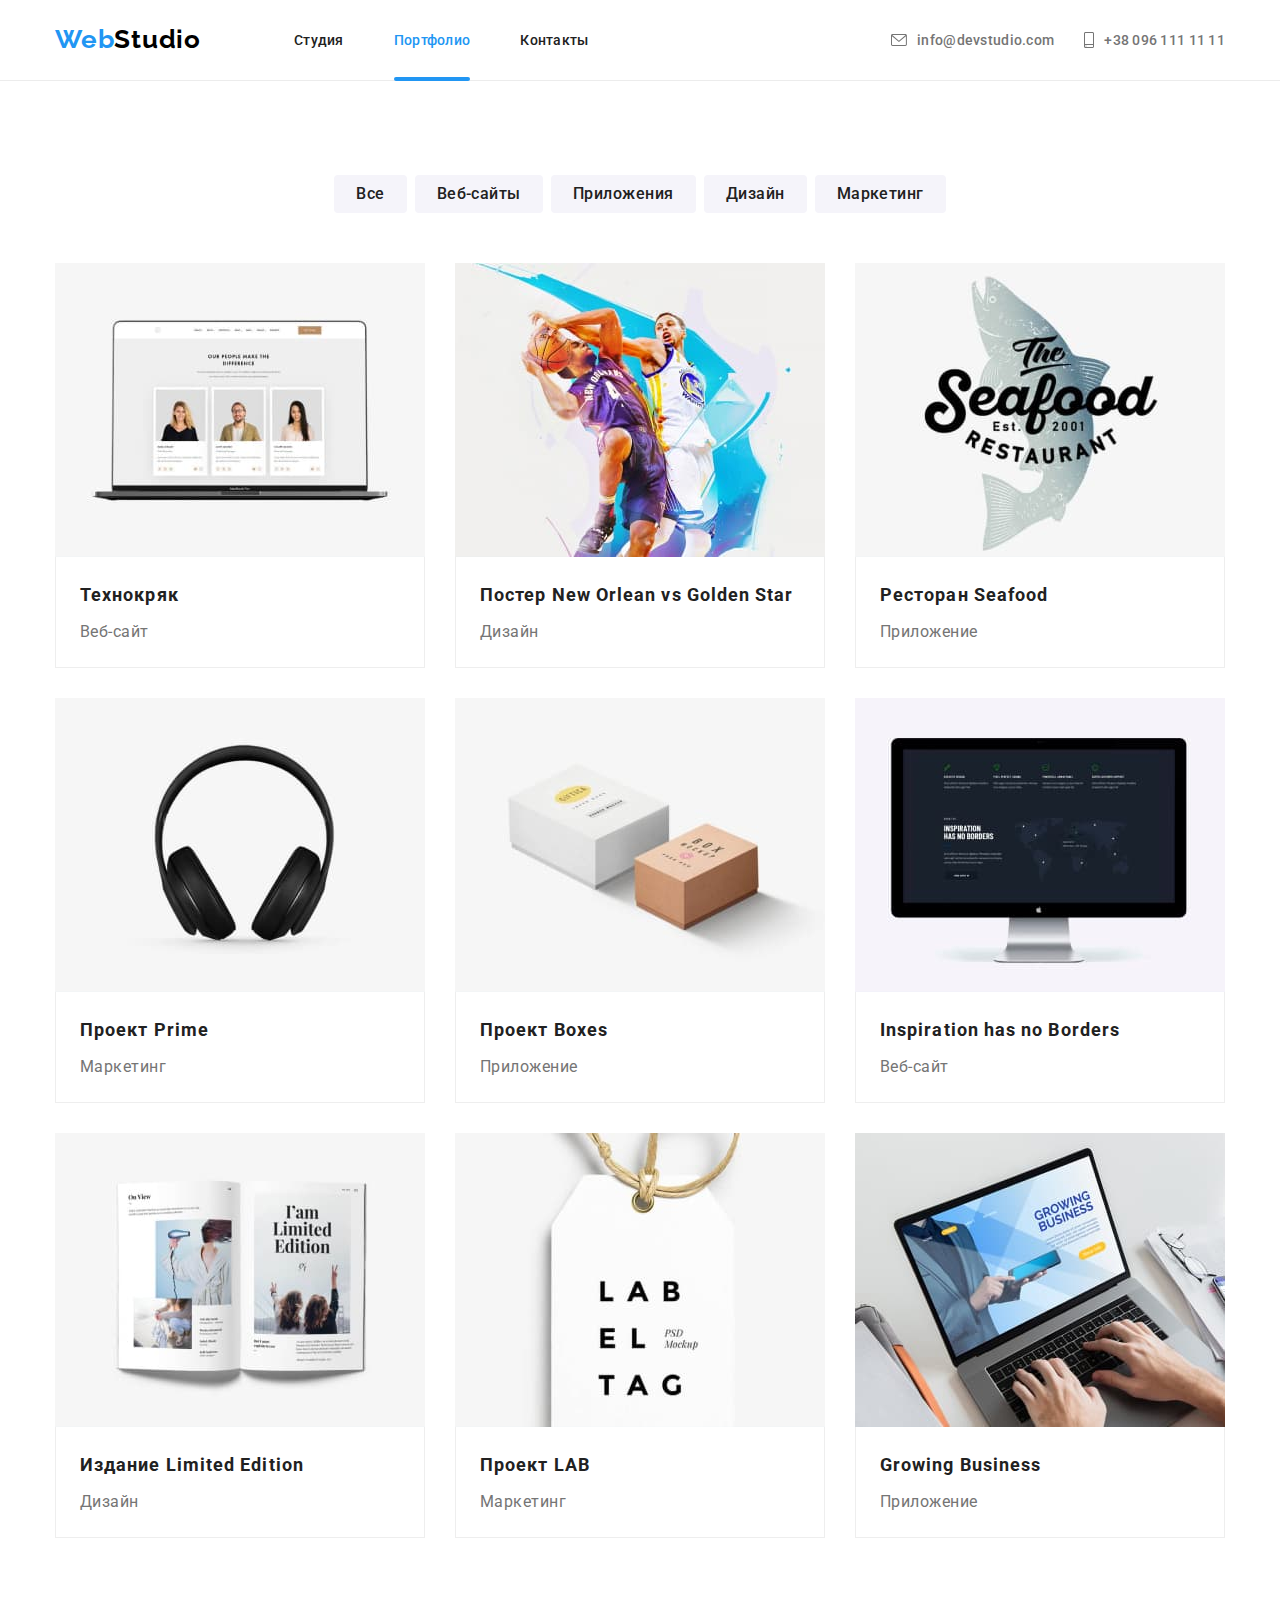
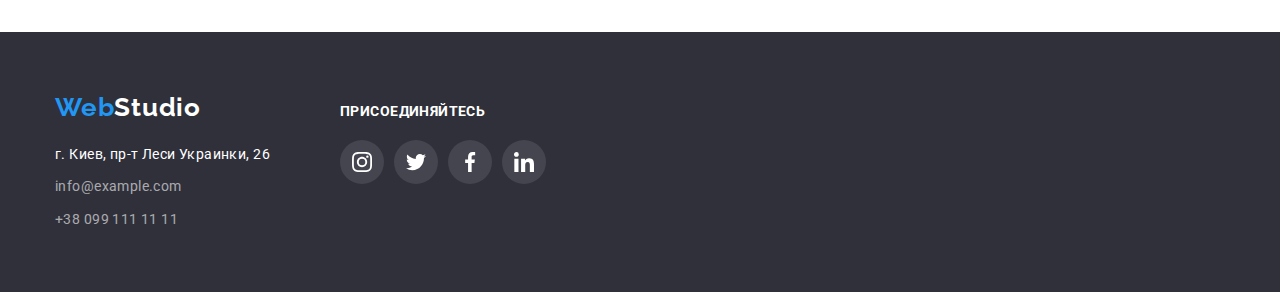
==== commit d5c38266: "v1.04 add correct letter-spacing and correct variable" ====
--- a/portfolio.html
+++ b/portfolio.html
@@ -94,7 +94,7 @@
 							</div>
 							<div class="portfolio-text-wrap">
 								<h2 class="portfolio-title">Технокряк</h2>
-								<p>Веб-сайт</p>
+								<p class="portfolio-text">Веб-сайт</p>
 							</div>
 						</a>
 					</li>
@@ -111,7 +111,7 @@
 							</div>
 							<div class="portfolio-text-wrap">
 								<h2 class="portfolio-title">Постер <span lang="en">New Orlean vs Golden Star</span></h2>
-								<p>Дизайн</p>
+								<p class="portfolio-text">Дизайн</p>
 							</div>
 						</a>
 					</li>
@@ -128,7 +128,7 @@
 							</div>
 							<div class="portfolio-text-wrap">
 								<h2 class="portfolio-title">Ресторан <span lang="en">Seafood</span></h2>
-								<p>Приложение</p>
+								<p class="portfolio-text">Приложение</p>
 							</div>
 						</a>
 					</li>
@@ -145,7 +145,7 @@
 							</div>
 							<div class="portfolio-text-wrap">
 								<h2 class="portfolio-title">Проект <span lang="en">Prime</span></h2>
-								<p>Маркетинг</p>
+								<p class="portfolio-text">Маркетинг</p>
 							</div>
 						</a>
 					</li>
@@ -162,7 +162,7 @@
 							</div>
 							<div class="portfolio-text-wrap">
 								<h2 class="portfolio-title">Проект <span lang="en">Boxes</span></h2>
-								<p>Приложение</p>
+								<p class="portfolio-text">Приложение</p>
 							</div>
 						</a>
 					</li>
@@ -179,7 +179,7 @@
 							</div>
 							<div class="portfolio-text-wrap">
 								<h2 class="portfolio-title" lang="en">Inspiration has no Borders</h2>
-								<p>Веб-сайт</p>
+								<p class="portfolio-text">Веб-сайт</p>
 							</div>
 						</a>
 					</li>
@@ -196,7 +196,7 @@
 							</div>
 							<div class="portfolio-text-wrap">
 								<h2 class="portfolio-title">Издание <span lang="en">Limited Edition</span></h2>
-								<p>Дизайн</p>
+								<p class="portfolio-text">Дизайн</p>
 							</div>
 						</a>
 					</li>
@@ -213,7 +213,7 @@
 							</div>
 							<div class="portfolio-text-wrap">
 								<h2 class="portfolio-title">Проект <span lang="en">LAB</span></h2>
-								<p>Маркетинг</p>
+								<p class="portfolio-text">Маркетинг</p>
 							</div>
 						</a>
 					</li>
@@ -230,7 +230,7 @@
 							</div>
 							<div class="portfolio-text-wrap">
 								<h2 class="portfolio-title" lang="en">Growing Business</h2>
-								<p>Приложение</p>
+								<p class="portfolio-text">Приложение</p>
 							</div>
 						</a>
 					</li>
@@ -272,28 +272,28 @@
 				</p>
 				<ul class="socials">
 					<li class="socials-item">
-						<a class="socials-link" href="https://www.instagram.com/?hl=ru" rel="noopener noreferrer" target="_blank">
+						<a class="socials-link footer-socials-link" href="https://www.instagram.com/?hl=ru" rel="noopener noreferrer" target="_blank">
 							<svg class="icon-socials" width="20" height="20">
 								<use href="./images/icons.svg#icon-social-instagram-1"></use>
 							</svg>
 						</a>
 					</li>
 					<li class="socials-item">
-						<a class="socials-link" href="https://twitter.com/?lang=ru" rel="noopener noreferrer" target="_blank">
+						<a class="socials-link footer-socials-link" href="https://twitter.com/?lang=ru" rel="noopener noreferrer" target="_blank">
 							<svg class="icon-socials" width="20" height="20">
 								<use href="./images/icons.svg#icon-social-twitter-2"></use>
 							</svg>
 						</a>
 					</li>
 					<li class="socials-item">
-						<a class="socials-link" href="https://www.facebook.com/" rel="noopener noreferrer" target="_blank">
+						<a class="socials-link footer-socials-link" href="https://www.facebook.com/" rel="noopener noreferrer" target="_blank">
 							<svg class="icon-socials" width="20" height="20">
 								<use href="./images/icons.svg#icon-social-facebook-3"></use>
 							</svg>
 						</a>
 					</li>
 					<li class="socials-item">
-						<a class="socials-link" href="https://www.linkedin.com/" rel="noopener noreferrer" target="_blank">
+						<a class="socials-link footer-socials-link" href="https://www.linkedin.com/" rel="noopener noreferrer" target="_blank">
 							<svg class="icon-socials" width="20" height="20">
 								<use href="./images/icons.svg#icon-social-linkedin-4"></use>
 							</svg>
--- a/css/styles.css
+++ b/css/styles.css
@@ -4,22 +4,17 @@
 :root {
   --title-primary-color: #ffffff;
   --title-secondary-color: #212121;
-  --accent-color: #2196f3;
 
   --text-primary-color: #757575;
   --text-secondary-color: #212121;
   --text-tertiary-color: #ffffff;
 
+  --accent-color: #2196f3;
+  --icon-primary-color: #afb1b8;
+
   --background-primary: #ffffff;
   --background-secondary: #2f303a;
   --background-tertiary: #f5f4fa;
-
-  --header-bottom-line: #ececec;
-  --logo-second-part-header: #000000;
-  --logo-second-part-footer: #ffffff;
-  --icon-primary-color: #afb1b8;
-  --background-hero-btn-hvr: #188ce8;
-  --contacts-footer: rgba(255, 255, 255, 0.6);
   --background-footer-social: rgba(255, 255, 255, 0.1);
 
   --animation-duration: 250ms;
@@ -31,6 +26,7 @@
 =======================================================*/
 body {
   font-family: 'Roboto', sans-serif;
+  font-size: 14px;
   line-height: 1.17;
   letter-spacing: 0.03em;
   color: var(--text-primary-color);
@@ -93,6 +89,7 @@
 
   font-weight: 700;
   font-size: 36px;
+  letter-spacing: 0.03em;
   color: var(--title-secondary-color);
   text-align: center;
 }
@@ -101,6 +98,7 @@
   font-family: 'Raleway', sans-serif;
   font-weight: 700;
   font-size: 26px;
+  letter-spacing: 0.03em;
   color: var(--accent-color);
 }
 
@@ -110,11 +108,11 @@
 }
 
 .header-logo-color {
-  color: var(--logo-second-part-header);
+  color: #000000;
 }
 
 .footer-logo-color {
-  color: var(--logo-second-part-footer);
+  color: #ffffff;
 }
 
 .visually-hidden {
@@ -131,12 +129,48 @@
 }
 
 /*=======================================================
+Basic components
+=======================================================*/
+/*=======================================================
+  Socials icons
+=======================================================*/
+.socials {
+  display: flex;
+  justify-content: center;
+}
+
+.socials-item {
+  width: 44px;
+  height: 44px;
+}
+
+.socials-item + .socials-item {
+  margin-left: 10px;
+}
+
+.socials-link {
+  display: flex;
+  justify-content: center;
+  align-items: center;
+
+  width: 100%;
+  height: 100%;
+
+  border: none;
+  border-radius: 50%;
+}
+
+.icon-socials {
+  fill: currentColor;
+}
+
+/*=======================================================
   Header
 =======================================================*/
 .header {
   border-bottom-width: 1px;
   border-bottom-style: solid;
-  border-bottom-color: var(--header-bottom-line);
+  border-bottom-color: #ececec;
 }
 
 .header-wrap {
@@ -174,7 +208,6 @@
 .nav-link,
 .contacts-link {
   font-weight: 500;
-  font-size: 14px;
   letter-spacing: 0.02em;
 
   transition: color var(--animation-duration) var(--animation-timing-function);
@@ -292,7 +325,7 @@
 
 .hero-btn:hover,
 .hero-btn:focus {
-  background-color: var(--background-hero-btn-hvr);
+  background-color: #188ce8;
 }
 
 /*=======================================================
@@ -300,8 +333,6 @@
 =======================================================*/
 .features {
   display: flex;
-
-  font-size: 14px;
 }
 
 .features-item {
@@ -332,6 +363,8 @@
 
   font-weight: 700;
   font-size: 14px;
+  line-height: 1.17;
+
   text-transform: uppercase;
   color: var(--title-secondary-color);
 }
@@ -367,8 +400,6 @@
   height: 70px;
 
   font-weight: 700;
-  font-size: 14px;
-  line-height: 1.14;
   text-transform: uppercase;
   color: var(--text-tertiary-color);
 
@@ -382,6 +413,7 @@
   display: flex;
 
   font-size: 16px;
+  letter-spacing: 0.03em;
   text-align: center;
 }
 
@@ -408,6 +440,7 @@
 
   font-weight: 500;
   font-size: 16px;
+  letter-spacing: 0.03em;
   color: var(--title-secondary-color);
 }
 
@@ -415,33 +448,10 @@
   margin-bottom: 16px;
 }
 
-.team-socials {
-  display: flex;
-  justify-content: center;
-}
-
-.team-socials-item {
-  width: 44px;
-  height: 44px;
-}
-
-.team-socials-item + .team-socials-item {
-  margin-left: 10px;
-}
-
 .team-socials-link {
-  display: flex;
-  justify-content: center;
-  align-items: center;
-
-  width: 100%;
-  height: 100%;
-
   color: var(--icon-primary-color);
 
   background-color: var(--background-primary);
-  border: none;
-  border-radius: 50%;
 
   transition: color var(--animation-duration) var(--animation-timing-function),
     background-color var(--animation-duration) var(--animation-timing-function);
@@ -452,10 +462,6 @@
   color: var(--background-primary);
 
   background-color: var(--accent-color);
-}
-
-.icon-team-socials {
-  fill: currentColor;
 }
 
 /*=======================================================
@@ -568,11 +574,6 @@
 .portfolio-link {
   display: block;
 
-  font-weight: normal;
-  font-size: 16px;
-  line-height: 1.87;
-  color: var(--text-primary-color);
-
   transition: box-shadow var(--animation-duration)
     var(--animation-timing-function);
 }
@@ -621,6 +622,7 @@
 
   font-size: 18px;
   line-height: 1.56;
+  letter-spacing: 0.03em;
 
   color: var(--text-tertiary-color);
 }
@@ -643,6 +645,13 @@
   color: var(--title-secondary-color);
 }
 
+.portfolio-text {
+  font-size: 16px;
+  line-height: 1.87;
+  letter-spacing: 0.03em;
+  color: var(--text-primary-color);
+}
+
 /*=======================================================
   Footer
 =======================================================*/
@@ -665,7 +674,6 @@
 
 .address-item {
   font-style: normal;
-  font-size: 14px;
   line-height: 1.71;
   color: inherit;
 }
@@ -684,7 +692,7 @@
 }
 
 .address-contact {
-  color: var(--contacts-footer);
+  color: rgba(255, 255, 255, 0.6);
 }
 
 .address-contact:hover,
@@ -702,49 +710,22 @@
   margin-bottom: 20px;
 
   font-weight: 700;
-  font-size: 14px;
-  line-height: 1.14;
   text-transform: uppercase;
   color: var(--text-tertiary-color);
 }
 
-.socials {
-  display: flex;
-}
-
-.socials-item {
-  width: 44px;
-  height: 44px;
-}
-
-.socials-item + .socials-item {
-  margin-left: 10px;
-}
-
-.socials-link {
-  display: flex;
-  justify-content: center;
-  align-items: center;
-  width: 100%;
-  height: 100%;
-
+.footer-socials-link {
   color: var(--background-primary);
 
   background-color: var(--background-footer-social);
-  border: none;
-  border-radius: 50%;
 
   transition: background-color var(--animation-duration)
     var(--animation-timing-function);
 }
 
-.socials-link:hover,
-.socials-link:focus {
+.footer-socials-link:hover,
+.footer-socials-link:focus {
   background-color: var(--accent-color);
-}
-
-.icon-socials {
-  fill: currentColor;
 }
 
 /*=======================================================
